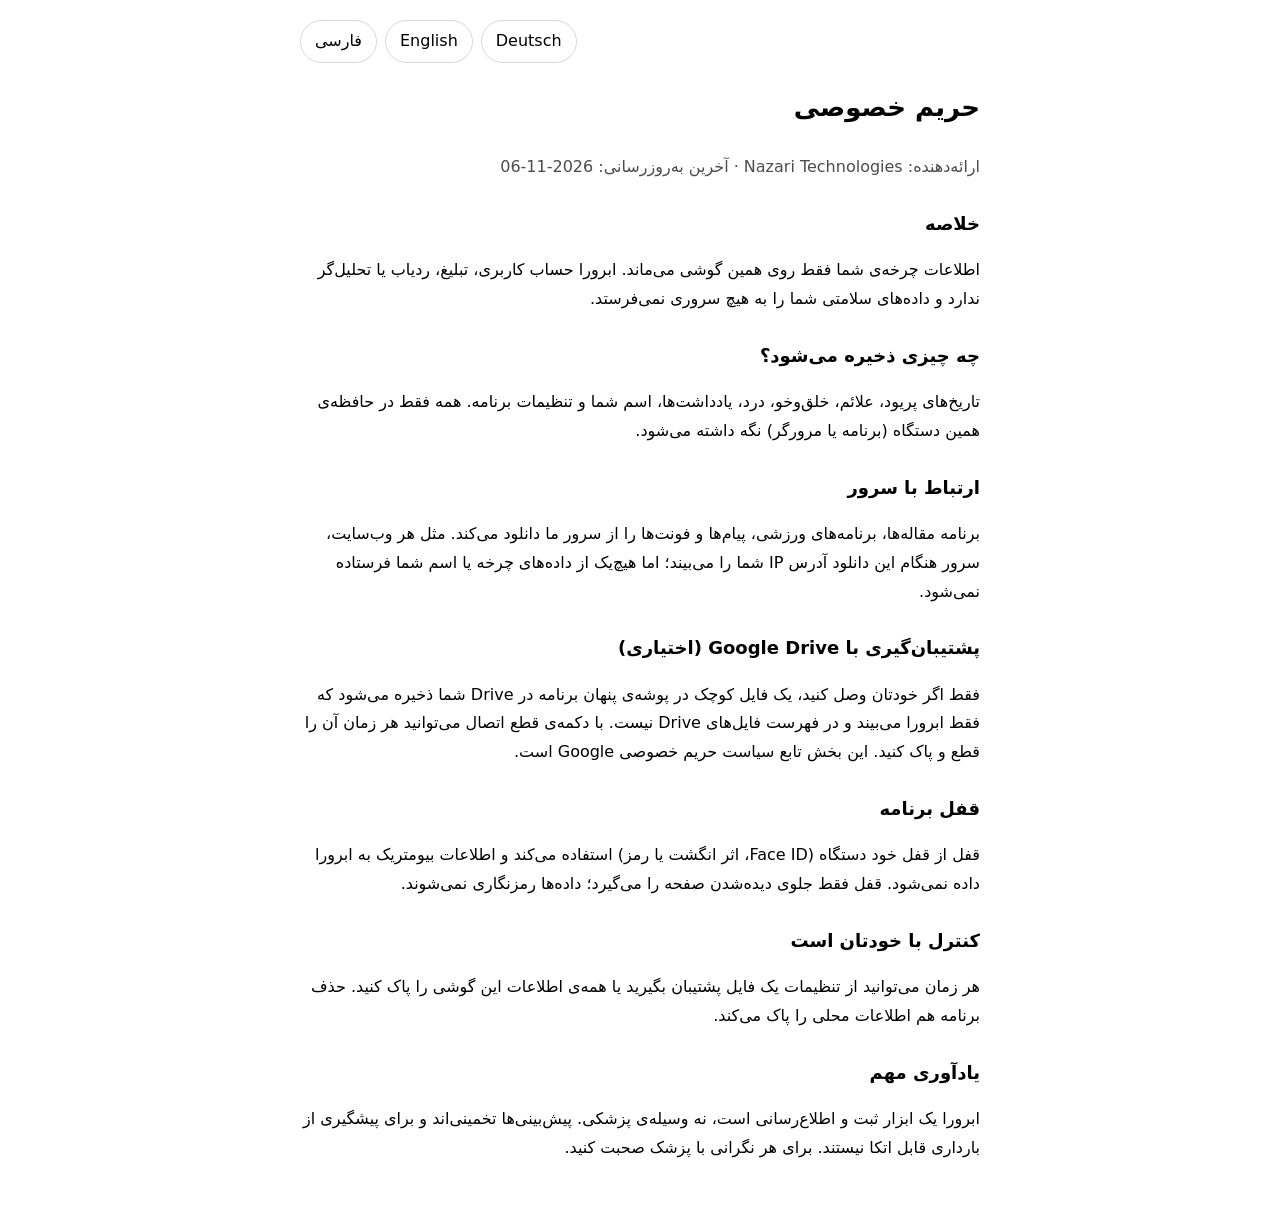
==== privacy.html @ ee8bf682 "Add files via upload v1.5.1" ====
<!doctype html><html lang="fa"><head><meta charset="utf-8"><meta name="viewport" content="width=device-width,initial-scale=1"><title>Abrora — Privacy</title>
<style>:root{color-scheme:light dark}body{font:16px/1.8 system-ui,-apple-system,"Segoe UI",Tahoma,sans-serif;max-width:680px;margin:0 auto;padding:20px 16px 48px}
nav{display:flex;gap:8px;margin-bottom:12px}nav a{padding:6px 14px;border-radius:99px;border:1px solid #8885;text-decoration:none;color:inherit}
section{display:none}section:target{display:block}body:not(:has(:target)) #fa{display:block}h1{font-size:26px}h2{font-size:18px;margin-top:26px}.m{opacity:.7}</style></head>
<body><nav><a href="#fa">فارسی</a><a href="#en">English</a><a href="#de">Deutsch</a></nav><section lang="fa" dir="rtl" id="fa"><h1>حریم خصوصی</h1><p class="m">ارائه‌دهنده: Nazari Technologies · آخرین به‌روزرسانی: 2026-11-06</p><h2>خلاصه</h2><p>اطلاعات چرخه‌ی شما فقط روی همین گوشی می‌ماند. ابرورا حساب کاربری، تبلیغ، ردیاب یا تحلیل‌گر ندارد و داده‌های سلامتی شما را به هیچ سروری نمی‌فرستد.</p><h2>چه چیزی ذخیره می‌شود؟</h2><p>تاریخ‌های پریود، علائم، خلق‌وخو، درد، یادداشت‌ها، اسم شما و تنظیمات برنامه. همه فقط در حافظه‌ی همین دستگاه (برنامه یا مرورگر) نگه داشته می‌شود.</p><h2>ارتباط با سرور</h2><p>برنامه مقاله‌ها، برنامه‌های ورزشی، پیام‌ها و فونت‌ها را از سرور ما دانلود می‌کند. مثل هر وب‌سایت، سرور هنگام این دانلود آدرس IP شما را می‌بیند؛ اما هیچ‌یک از داده‌های چرخه یا اسم شما فرستاده نمی‌شود.</p><h2>پشتیبان‌گیری با Google Drive (اختیاری)</h2><p>فقط اگر خودتان وصل کنید، یک فایل کوچک در پوشه‌ی پنهان برنامه در Drive شما ذخیره می‌شود که فقط ابرورا می‌بیند و در فهرست فایل‌های Drive نیست. با دکمه‌ی قطع اتصال می‌توانید هر زمان آن را قطع و پاک کنید. این بخش تابع سیاست حریم خصوصی Google است.</p><h2>قفل برنامه</h2><p>قفل از قفل خود دستگاه (Face ID، اثر انگشت یا رمز) استفاده می‌کند و اطلاعات بیومتریک به ابرورا داده نمی‌شود. قفل فقط جلوی دیده‌شدن صفحه را می‌گیرد؛ داده‌ها رمزنگاری نمی‌شوند.</p><h2>کنترل با خودتان است</h2><p>هر زمان می‌توانید از تنظیمات یک فایل پشتیبان بگیرید یا همه‌ی اطلاعات این گوشی را پاک کنید. حذف برنامه هم اطلاعات محلی را پاک می‌کند.</p><h2>یادآوری مهم</h2><p>ابرورا یک ابزار ثبت و اطلاع‌رسانی است، نه وسیله‌ی پزشکی. پیش‌بینی‌ها تخمینی‌اند و برای پیشگیری از بارداری قابل اتکا نیستند. برای هر نگرانی با پزشک صحبت کنید.</p></section><section lang="en" dir="ltr" id="en"><h1>Privacy</h1><p class="m">Provider: Nazari Technologies · Last updated: 2026-11-06</p><h2>In short</h2><p>Your cycle data stays on this phone. Abrora has no accounts, no ads, no trackers and no analytics, and it never sends your health data to any server.</p><h2>What is stored</h2><p>Period dates, symptoms, mood, pain, notes, your name and the app’s settings. All of it is kept only in this device’s storage (the app or the browser).</p><h2>Contact with our server</h2><p>The app downloads articles, workouts, messages and fonts from our server. Like any website, the server sees your IP address during that download, but none of your cycle data or your name is sent.</p><h2>Google Drive backup (optional)</h2><p>Only if you connect it yourself, one small file is stored in Abrora’s hidden app folder in your Google Drive. Only Abrora can see it and it does not appear in your Drive files. You can disconnect and delete it at any time. This part is covered by Google’s privacy policy.</p><h2>App lock</h2><p>The lock uses your device’s own lock (Face ID, fingerprint or passcode); Abrora never receives biometric data. It only hides the screen; the data itself is not encrypted.</p><h2>You are in control</h2><p>In Settings you can save a backup file or erase everything on this phone at any time. Uninstalling the app also removes the local data.</p><h2>Important</h2><p>Abrora is a tracking and information tool, not a medical device. Predictions are estimates and cannot be relied on to prevent pregnancy. Talk to a doctor about any concern.</p></section><section lang="de" dir="ltr" id="de"><h1>Datenschutz</h1><p class="m">Anbieter: Nazari Technologies · Zuletzt aktualisiert: 2026-11-06</p><h2>Kurz gesagt</h2><p>Deine Zyklusdaten bleiben auf diesem Handy. Abrora hat keine Konten, keine Werbung, keine Tracker und keine Analyse und sendet deine Gesundheitsdaten an keinen Server.</p><h2>Was gespeichert wird</h2><p>Perioden-Daten, Beschwerden, Stimmung, Schmerzen, Notizen, dein Name und die App-Einstellungen. Alles wird nur im Speicher dieses Geräts (App oder Browser) gehalten.</p><h2>Verbindung zu unserem Server</h2><p>Die App lädt Artikel, Workouts, Nachrichten und Schriften von unserem Server. Wie bei jeder Website sieht der Server dabei deine IP-Adresse, aber keine deiner Zyklusdaten und nicht dein Name werden gesendet.</p><h2>Google-Drive-Backup (optional)</h2><p>Nur wenn du es selbst verbindest, wird eine kleine Datei im versteckten App-Ordner deines Google Drive gespeichert. Nur Abrora kann sie sehen, sie erscheint nicht in deinen Drive-Dateien. Du kannst jederzeit trennen und löschen. Dieser Teil unterliegt der Datenschutzerklärung von Google.</p><h2>App-Sperre</h2><p>Die Sperre nutzt die Gerätesperre (Face ID, Fingerabdruck oder Code); Abrora erhält keine biometrischen Daten. Sie verdeckt nur den Bildschirm; die Daten selbst sind nicht verschlüsselt.</p><h2>Du hast die Kontrolle</h2><p>In den Einstellungen kannst du jederzeit eine Sicherungsdatei speichern oder alles auf diesem Handy löschen. Auch das Deinstallieren der App entfernt die lokalen Daten.</p><h2>Wichtig</h2><p>Abrora ist ein Hilfsmittel zum Eintragen und Informieren, kein Medizinprodukt. Vorhersagen sind Schätzungen und nicht zur Verhütung geeignet. Sprich bei Sorgen mit einer Ärztin bzw. einem Arzt.</p></section></body></html>
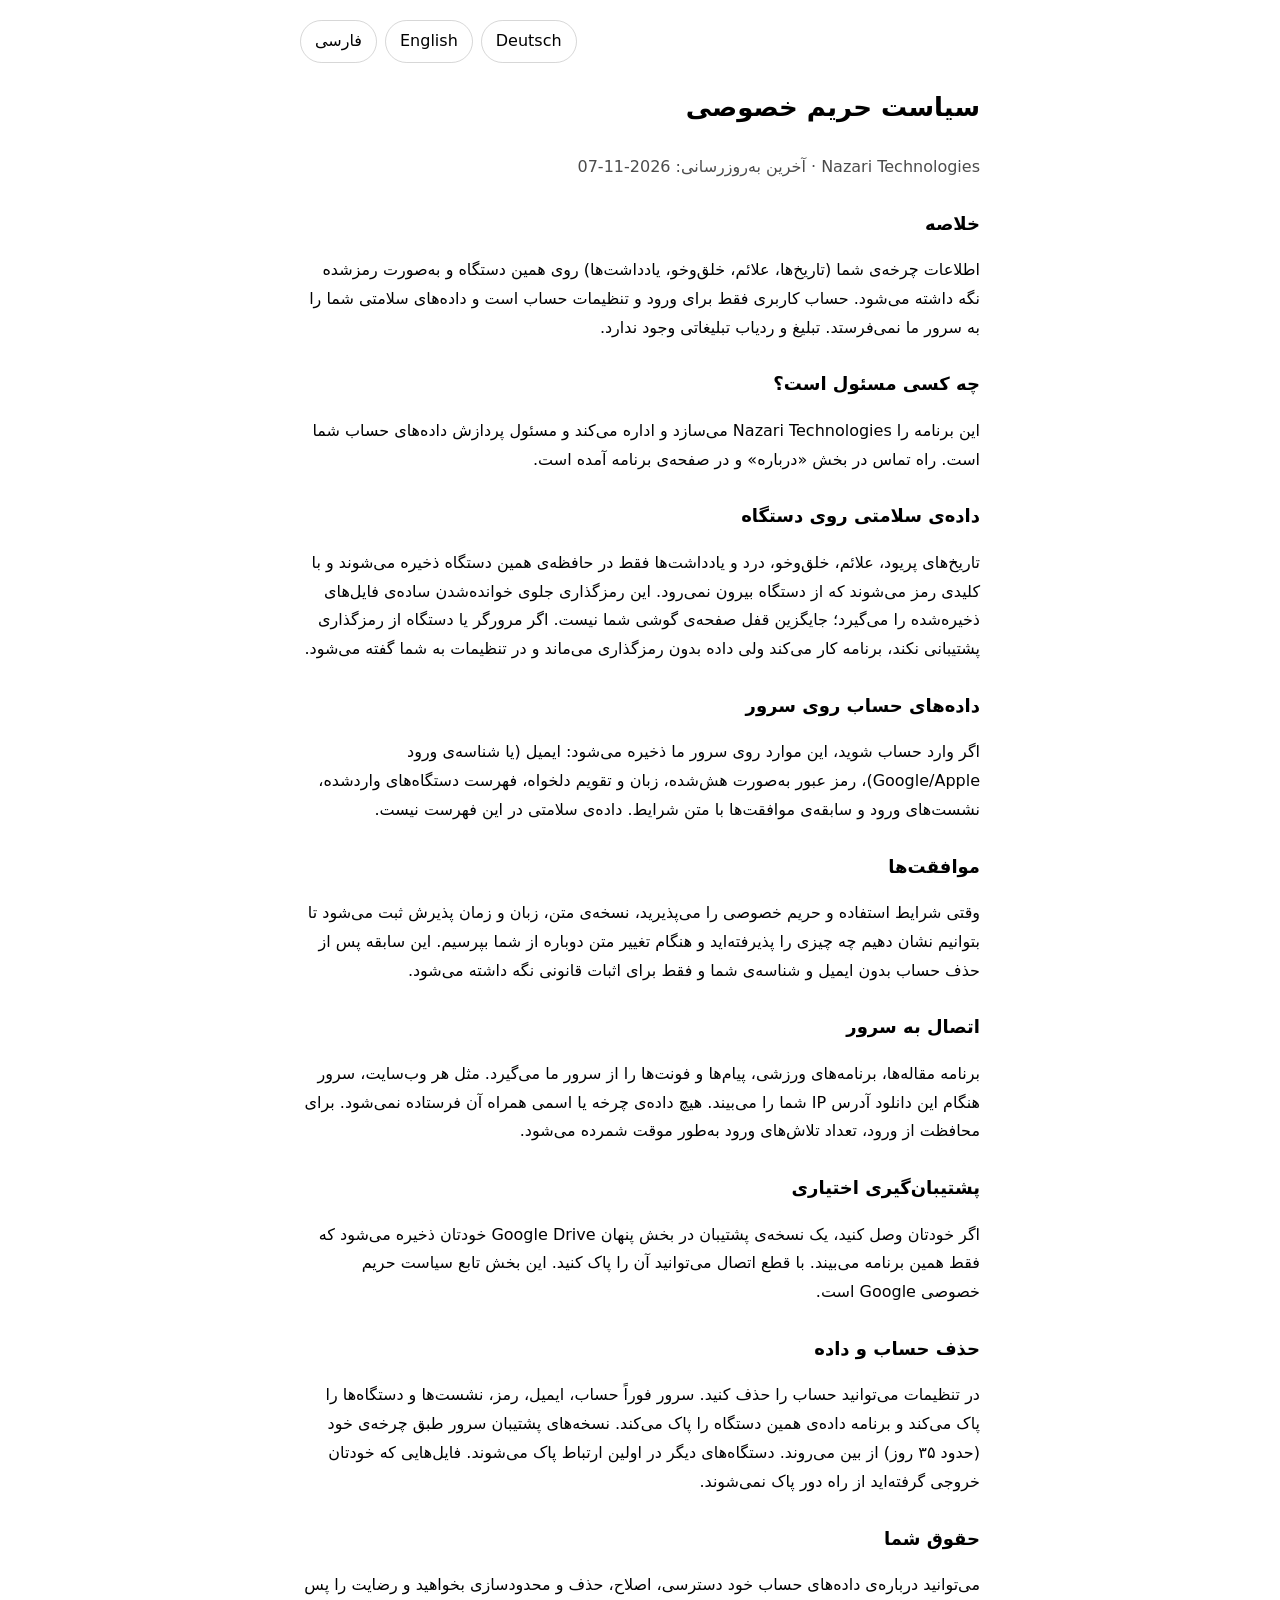
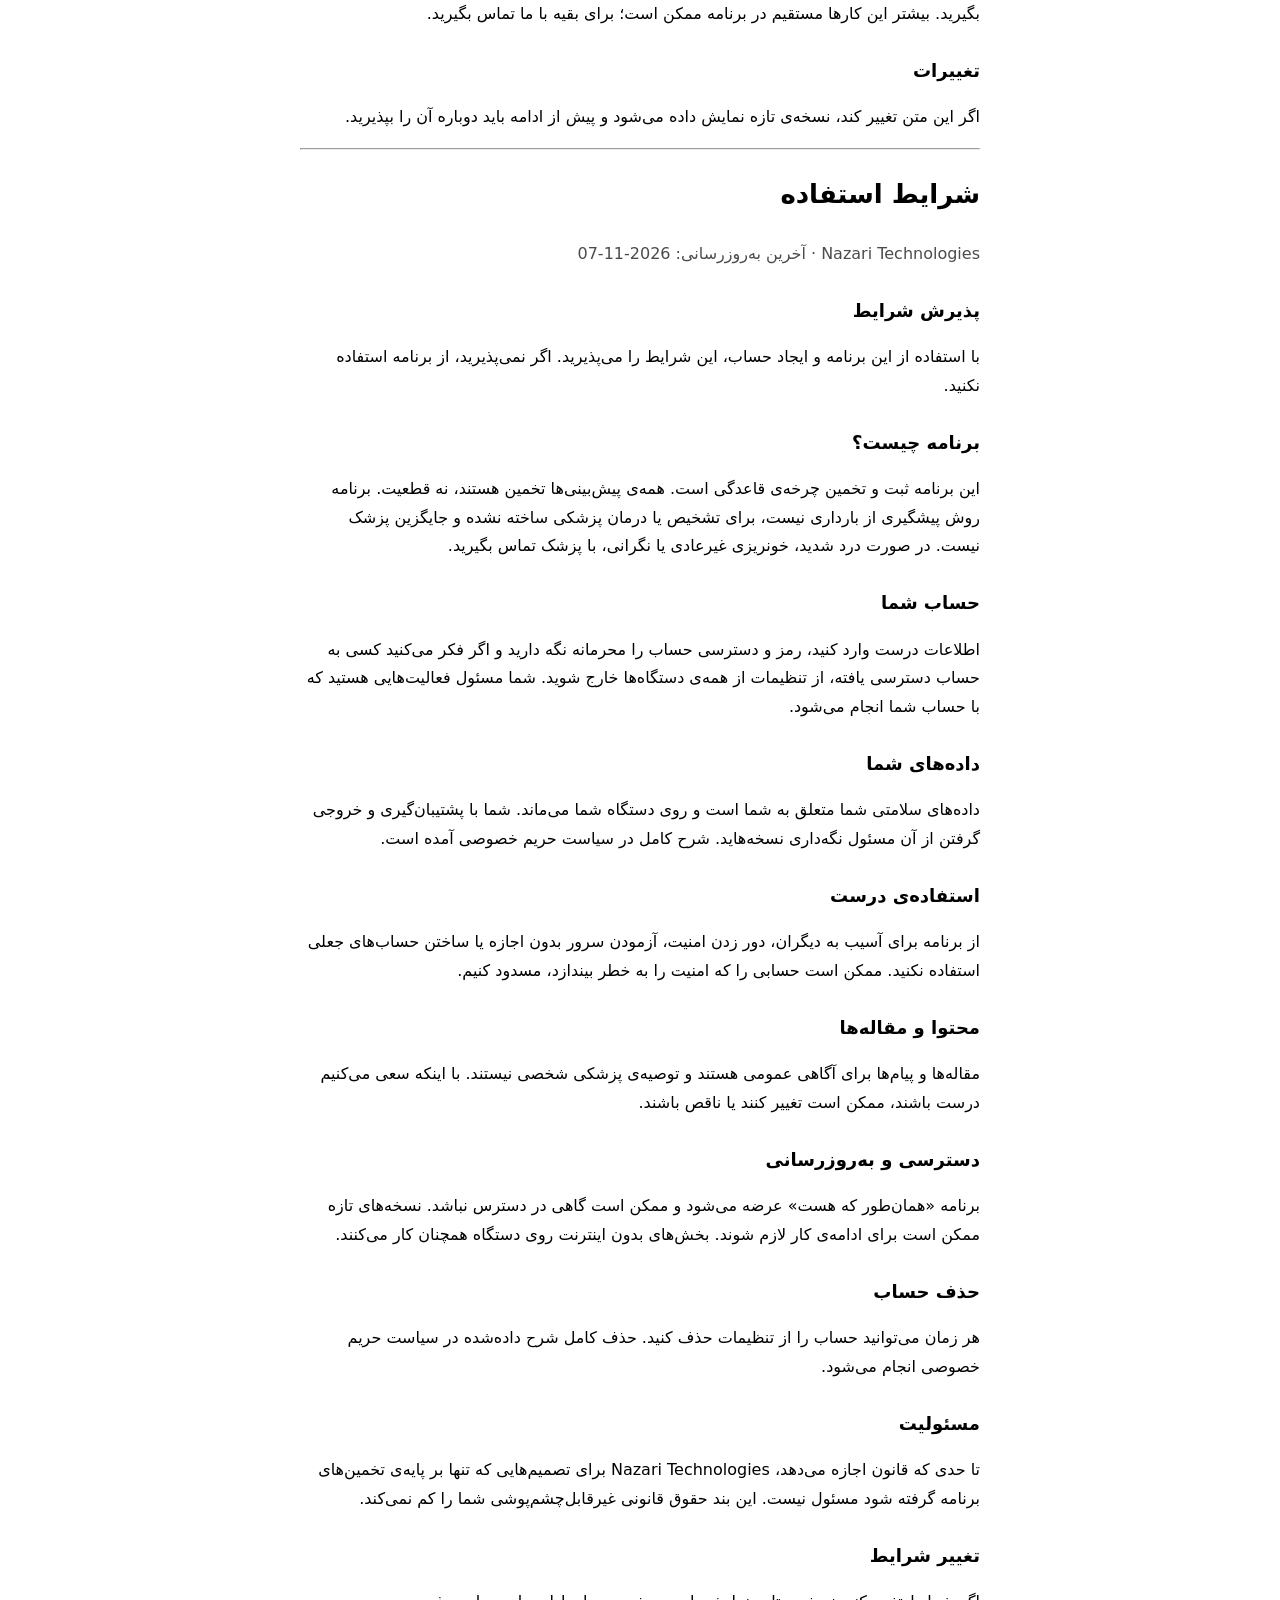
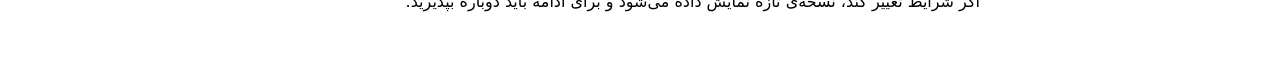
==== commit d228755e: "Add files via upload" ====
--- a/privacy.html
+++ b/privacy.html
@@ -1,5 +1,5 @@
-<!doctype html><html lang="fa"><head><meta charset="utf-8"><meta name="viewport" content="width=device-width,initial-scale=1"><title>Abrora — Privacy</title>
+<!doctype html><html lang="fa"><head><meta charset="utf-8"><meta name="viewport" content="width=device-width,initial-scale=1"><title>Abra — Privacy Policy / Terms of Use</title>
 <style>:root{color-scheme:light dark}body{font:16px/1.8 system-ui,-apple-system,"Segoe UI",Tahoma,sans-serif;max-width:680px;margin:0 auto;padding:20px 16px 48px}
 nav{display:flex;gap:8px;margin-bottom:12px}nav a{padding:6px 14px;border-radius:99px;border:1px solid #8885;text-decoration:none;color:inherit}
 section{display:none}section:target{display:block}body:not(:has(:target)) #fa{display:block}h1{font-size:26px}h2{font-size:18px;margin-top:26px}.m{opacity:.7}</style></head>
-<body><nav><a href="#fa">فارسی</a><a href="#en">English</a><a href="#de">Deutsch</a></nav><section lang="fa" dir="rtl" id="fa"><h1>حریم خصوصی</h1><p class="m">ارائه‌دهنده: Nazari Technologies · آخرین به‌روزرسانی: 2026-11-06</p><h2>خلاصه</h2><p>اطلاعات چرخه‌ی شما فقط روی همین گوشی می‌ماند. ابرورا حساب کاربری، تبلیغ، ردیاب یا تحلیل‌گر ندارد و داده‌های سلامتی شما را به هیچ سروری نمی‌فرستد.</p><h2>چه چیزی ذخیره می‌شود؟</h2><p>تاریخ‌های پریود، علائم، خلق‌وخو، درد، یادداشت‌ها، اسم شما و تنظیمات برنامه. همه فقط در حافظه‌ی همین دستگاه (برنامه یا مرورگر) نگه داشته می‌شود.</p><h2>ارتباط با سرور</h2><p>برنامه مقاله‌ها، برنامه‌های ورزشی، پیام‌ها و فونت‌ها را از سرور ما دانلود می‌کند. مثل هر وب‌سایت، سرور هنگام این دانلود آدرس IP شما را می‌بیند؛ اما هیچ‌یک از داده‌های چرخه یا اسم شما فرستاده نمی‌شود.</p><h2>پشتیبان‌گیری با Google Drive (اختیاری)</h2><p>فقط اگر خودتان وصل کنید، یک فایل کوچک در پوشه‌ی پنهان برنامه در Drive شما ذخیره می‌شود که فقط ابرورا می‌بیند و در فهرست فایل‌های Drive نیست. با دکمه‌ی قطع اتصال می‌توانید هر زمان آن را قطع و پاک کنید. این بخش تابع سیاست حریم خصوصی Google است.</p><h2>قفل برنامه</h2><p>قفل از قفل خود دستگاه (Face ID، اثر انگشت یا رمز) استفاده می‌کند و اطلاعات بیومتریک به ابرورا داده نمی‌شود. قفل فقط جلوی دیده‌شدن صفحه را می‌گیرد؛ داده‌ها رمزنگاری نمی‌شوند.</p><h2>کنترل با خودتان است</h2><p>هر زمان می‌توانید از تنظیمات یک فایل پشتیبان بگیرید یا همه‌ی اطلاعات این گوشی را پاک کنید. حذف برنامه هم اطلاعات محلی را پاک می‌کند.</p><h2>یادآوری مهم</h2><p>ابرورا یک ابزار ثبت و اطلاع‌رسانی است، نه وسیله‌ی پزشکی. پیش‌بینی‌ها تخمینی‌اند و برای پیشگیری از بارداری قابل اتکا نیستند. برای هر نگرانی با پزشک صحبت کنید.</p></section><section lang="en" dir="ltr" id="en"><h1>Privacy</h1><p class="m">Provider: Nazari Technologies · Last updated: 2026-11-06</p><h2>In short</h2><p>Your cycle data stays on this phone. Abrora has no accounts, no ads, no trackers and no analytics, and it never sends your health data to any server.</p><h2>What is stored</h2><p>Period dates, symptoms, mood, pain, notes, your name and the app’s settings. All of it is kept only in this device’s storage (the app or the browser).</p><h2>Contact with our server</h2><p>The app downloads articles, workouts, messages and fonts from our server. Like any website, the server sees your IP address during that download, but none of your cycle data or your name is sent.</p><h2>Google Drive backup (optional)</h2><p>Only if you connect it yourself, one small file is stored in Abrora’s hidden app folder in your Google Drive. Only Abrora can see it and it does not appear in your Drive files. You can disconnect and delete it at any time. This part is covered by Google’s privacy policy.</p><h2>App lock</h2><p>The lock uses your device’s own lock (Face ID, fingerprint or passcode); Abrora never receives biometric data. It only hides the screen; the data itself is not encrypted.</p><h2>You are in control</h2><p>In Settings you can save a backup file or erase everything on this phone at any time. Uninstalling the app also removes the local data.</p><h2>Important</h2><p>Abrora is a tracking and information tool, not a medical device. Predictions are estimates and cannot be relied on to prevent pregnancy. Talk to a doctor about any concern.</p></section><section lang="de" dir="ltr" id="de"><h1>Datenschutz</h1><p class="m">Anbieter: Nazari Technologies · Zuletzt aktualisiert: 2026-11-06</p><h2>Kurz gesagt</h2><p>Deine Zyklusdaten bleiben auf diesem Handy. Abrora hat keine Konten, keine Werbung, keine Tracker und keine Analyse und sendet deine Gesundheitsdaten an keinen Server.</p><h2>Was gespeichert wird</h2><p>Perioden-Daten, Beschwerden, Stimmung, Schmerzen, Notizen, dein Name und die App-Einstellungen. Alles wird nur im Speicher dieses Geräts (App oder Browser) gehalten.</p><h2>Verbindung zu unserem Server</h2><p>Die App lädt Artikel, Workouts, Nachrichten und Schriften von unserem Server. Wie bei jeder Website sieht der Server dabei deine IP-Adresse, aber keine deiner Zyklusdaten und nicht dein Name werden gesendet.</p><h2>Google-Drive-Backup (optional)</h2><p>Nur wenn du es selbst verbindest, wird eine kleine Datei im versteckten App-Ordner deines Google Drive gespeichert. Nur Abrora kann sie sehen, sie erscheint nicht in deinen Drive-Dateien. Du kannst jederzeit trennen und löschen. Dieser Teil unterliegt der Datenschutzerklärung von Google.</p><h2>App-Sperre</h2><p>Die Sperre nutzt die Gerätesperre (Face ID, Fingerabdruck oder Code); Abrora erhält keine biometrischen Daten. Sie verdeckt nur den Bildschirm; die Daten selbst sind nicht verschlüsselt.</p><h2>Du hast die Kontrolle</h2><p>In den Einstellungen kannst du jederzeit eine Sicherungsdatei speichern oder alles auf diesem Handy löschen. Auch das Deinstallieren der App entfernt die lokalen Daten.</p><h2>Wichtig</h2><p>Abrora ist ein Hilfsmittel zum Eintragen und Informieren, kein Medizinprodukt. Vorhersagen sind Schätzungen und nicht zur Verhütung geeignet. Sprich bei Sorgen mit einer Ärztin bzw. einem Arzt.</p></section></body></html>+<body><nav><a href="#fa">فارسی</a><a href="#en">English</a><a href="#de">Deutsch</a></nav><section lang="fa" dir="rtl" id="fa"><h1>سیاست حریم خصوصی</h1><p class="m">Nazari Technologies · آخرین به‌روزرسانی: 2026-11-07</p><h2>خلاصه</h2><p>اطلاعات چرخه‌ی شما (تاریخ‌ها، علائم، خلق‌وخو، یادداشت‌ها) روی همین دستگاه و به‌صورت رمزشده نگه داشته می‌شود. حساب کاربری فقط برای ورود و تنظیمات حساب است و داده‌های سلامتی شما را به سرور ما نمی‌فرستد. تبلیغ و ردیاب تبلیغاتی وجود ندارد.</p><h2>چه کسی مسئول است؟</h2><p>این برنامه را Nazari Technologies می‌سازد و اداره می‌کند و مسئول پردازش داده‌های حساب شما است. راه تماس در بخش «درباره» و در صفحه‌ی برنامه آمده است.</p><h2>داده‌ی سلامتی روی دستگاه</h2><p>تاریخ‌های پریود، علائم، خلق‌وخو، درد و یادداشت‌ها فقط در حافظه‌ی همین دستگاه ذخیره می‌شوند و با کلیدی رمز می‌شوند که از دستگاه بیرون نمی‌رود. این رمزگذاری جلوی خوانده‌شدن ساده‌ی فایل‌های ذخیره‌شده را می‌گیرد؛ جایگزین قفل صفحه‌ی گوشی شما نیست. اگر مرورگر یا دستگاه از رمزگذاری پشتیبانی نکند، برنامه کار می‌کند ولی داده بدون رمزگذاری می‌ماند و در تنظیمات به شما گفته می‌شود.</p><h2>داده‌های حساب روی سرور</h2><p>اگر وارد حساب شوید، این موارد روی سرور ما ذخیره می‌شود: ایمیل (یا شناسه‌ی ورود Google/Apple)، رمز عبور به‌صورت هش‌شده، زبان و تقویم دلخواه، فهرست دستگاه‌های وارد‌شده، نشست‌های ورود و سابقه‌ی موافقت‌ها با متن شرایط. داده‌ی سلامتی در این فهرست نیست.</p><h2>موافقت‌ها</h2><p>وقتی شرایط استفاده و حریم خصوصی را می‌پذیرید، نسخه‌ی متن، زبان و زمان پذیرش ثبت می‌شود تا بتوانیم نشان دهیم چه چیزی را پذیرفته‌اید و هنگام تغییر متن دوباره از شما بپرسیم. این سابقه پس از حذف حساب بدون ایمیل و شناسه‌ی شما و فقط برای اثبات قانونی نگه داشته می‌شود.</p><h2>اتصال به سرور</h2><p>برنامه مقاله‌ها، برنامه‌های ورزشی، پیام‌ها و فونت‌ها را از سرور ما می‌گیرد. مثل هر وب‌سایت، سرور هنگام این دانلود آدرس IP شما را می‌بیند. هیچ داده‌ی چرخه یا اسمی همراه آن فرستاده نمی‌شود. برای محافظت از ورود، تعداد تلاش‌های ورود به‌طور موقت شمرده می‌شود.</p><h2>پشتیبان‌گیری اختیاری</h2><p>اگر خودتان وصل کنید، یک نسخه‌ی پشتیبان در بخش پنهان Google Drive خودتان ذخیره می‌شود که فقط همین برنامه می‌بیند. با قطع اتصال می‌توانید آن را پاک کنید. این بخش تابع سیاست حریم خصوصی Google است.</p><h2>حذف حساب و داده</h2><p>در تنظیمات می‌توانید حساب را حذف کنید. سرور فوراً حساب، ایمیل، رمز، نشست‌ها و دستگاه‌ها را پاک می‌کند و برنامه داده‌ی همین دستگاه را پاک می‌کند. نسخه‌های پشتیبان سرور طبق چرخه‌ی خود (حدود ۳۵ روز) از بین می‌روند. دستگاه‌های دیگر در اولین ارتباط پاک می‌شوند. فایل‌هایی که خودتان خروجی گرفته‌اید از راه دور پاک نمی‌شوند.</p><h2>حقوق شما</h2><p>می‌توانید درباره‌ی داده‌های حساب خود دسترسی، اصلاح، حذف و محدودسازی بخواهید و رضایت را پس بگیرید. بیشتر این کارها مستقیم در برنامه ممکن است؛ برای بقیه با ما تماس بگیرید.</p><h2>تغییرات</h2><p>اگر این متن تغییر کند، نسخه‌ی تازه نمایش داده می‌شود و پیش از ادامه باید دوباره آن را بپذیرید.</p><hr><h1>شرایط استفاده</h1><p class="m">Nazari Technologies · آخرین به‌روزرسانی: 2026-11-07</p><h2>پذیرش شرایط</h2><p>با استفاده از این برنامه و ایجاد حساب، این شرایط را می‌پذیرید. اگر نمی‌پذیرید، از برنامه استفاده نکنید.</p><h2>برنامه چیست؟</h2><p>این برنامه ثبت و تخمین چرخه‌ی قاعدگی است. همه‌ی پیش‌بینی‌ها تخمین هستند، نه قطعیت. برنامه روش پیشگیری از بارداری نیست، برای تشخیص یا درمان پزشکی ساخته نشده و جایگزین پزشک نیست. در صورت درد شدید، خونریزی غیرعادی یا نگرانی، با پزشک تماس بگیرید.</p><h2>حساب شما</h2><p>اطلاعات درست وارد کنید، رمز و دسترسی حساب را محرمانه نگه دارید و اگر فکر می‌کنید کسی به حساب دسترسی یافته، از تنظیمات از همه‌ی دستگاه‌ها خارج شوید. شما مسئول فعالیت‌هایی هستید که با حساب شما انجام می‌شود.</p><h2>داده‌های شما</h2><p>داده‌های سلامتی شما متعلق به شما است و روی دستگاه شما می‌ماند. شما با پشتیبان‌گیری و خروجی گرفتن از آن مسئول نگه‌داری نسخه‌هاید. شرح کامل در سیاست حریم خصوصی آمده است.</p><h2>استفاده‌ی درست</h2><p>از برنامه برای آسیب به دیگران، دور زدن امنیت، آزمودن سرور بدون اجازه یا ساختن حساب‌های جعلی استفاده نکنید. ممکن است حسابی را که امنیت را به خطر بیندازد، مسدود کنیم.</p><h2>محتوا و مقاله‌ها</h2><p>مقاله‌ها و پیام‌ها برای آگاهی عمومی هستند و توصیه‌ی پزشکی شخصی نیستند. با اینکه سعی می‌کنیم درست باشند، ممکن است تغییر کنند یا ناقص باشند.</p><h2>دسترسی و به‌روزرسانی</h2><p>برنامه «همان‌طور که هست» عرضه می‌شود و ممکن است گاهی در دسترس نباشد. نسخه‌های تازه ممکن است برای ادامه‌ی کار لازم شوند. بخش‌های بدون اینترنت روی دستگاه همچنان کار می‌کنند.</p><h2>حذف حساب</h2><p>هر زمان می‌توانید حساب را از تنظیمات حذف کنید. حذف کامل شرح داده‌شده در سیاست حریم خصوصی انجام می‌شود.</p><h2>مسئولیت</h2><p>تا حدی که قانون اجازه می‌دهد، Nazari Technologies برای تصمیم‌هایی که تنها بر پایه‌ی تخمین‌های برنامه گرفته شود مسئول نیست. این بند حقوق قانونی غیرقابل‌چشم‌پوشی شما را کم نمی‌کند.</p><h2>تغییر شرایط</h2><p>اگر شرایط تغییر کند، نسخه‌ی تازه نمایش داده می‌شود و برای ادامه باید دوباره بپذیرید.</p></section><section lang="en" dir="ltr" id="en"><h1>Privacy Policy</h1><p class="m">Nazari Technologies · Last updated: 2026-11-07</p><h2>In short</h2><p>Your cycle information (dates, symptoms, mood, notes) is kept on this device, encrypted. An account is only for signing in and for account settings; it does not send your health data to our server. There are no ads and no advertising trackers.</p><h2>Who is responsible</h2><p>This app is built and operated by Nazari Technologies, which is responsible for processing your account data. Contact details are in the About section and on the app’s website.</p><h2>Health data on your device</h2><p>Period dates, symptoms, mood, pain and notes are stored only in this device’s storage and are encrypted with a key that never leaves the device. This stops stored files from being read casually; it does not replace your phone’s screen lock. If a browser or device cannot encrypt, the app still works but the data stays unencrypted, and Settings tells you so.</p><h2>Account data on our server</h2><p>If you sign in, our server stores: your e-mail (or Google/Apple sign-in identifier), your password as a hash, your preferred language and calendar, the list of signed-in devices, login sessions, and the record of which terms you accepted. Health data is not in this list.</p><h2>Consent records</h2><p>When you accept the Terms and this Privacy Policy, we record the text version, the language and the time, so we can show what you accepted and ask again when the text changes. After you delete your account this record is kept without your e-mail or identifiers, only as legal proof.</p><h2>Contact with our servers</h2><p>The app downloads articles, workouts, messages and fonts from our server. Like any website, the server sees your IP address during that download. No cycle data or name is sent with it. To protect sign-in, login attempts are counted temporarily.</p><h2>Optional backup</h2><p>Only if you connect it yourself, a backup is kept in the hidden app area of your own Google Drive, visible only to this app. You can disconnect and delete it at any time. This part is covered by Google’s privacy policy.</p><h2>Deleting your account and data</h2><p>You can delete your account in Settings. The server immediately erases the account, e-mail, password, sessions and devices, and the app erases the data on this device. Server backups disappear on their own rotation (about 35 days). Other devices erase on their next contact. Files you exported yourself cannot be erased remotely.</p><h2>Your rights</h2><p>You may ask for access, correction, deletion and restriction of your account data, and withdraw consent. Most of this works directly in the app; for the rest, contact us.</p><h2>Changes</h2><p>If this text changes, the new version is shown and you must accept it again before continuing.</p><hr><h1>Terms of Use</h1><p class="m">Nazari Technologies · Last updated: 2026-11-07</p><h2>Accepting these terms</h2><p>By using this app and creating an account you accept these terms. If you do not accept them, please do not use the app.</p><h2>What the app is</h2><p>This app records and estimates the menstrual cycle. All predictions are estimates, not certainty. It is not a method of contraception, is not made for medical diagnosis or treatment, and does not replace a doctor. With severe pain, unusual bleeding or any worry, contact a doctor.</p><h2>Your account</h2><p>Give correct details, keep your password and access private, and if you think someone gained access, sign out of all devices in Settings. You are responsible for activity done with your account.</p><h2>Your data</h2><p>Your health data belongs to you and stays on your device. You are responsible for keeping the backups and exports you make. The privacy policy describes this in full.</p><h2>Fair use</h2><p>Do not use the app to harm others, bypass security, probe the server without permission or create fake accounts. We may suspend an account that endangers security.</p><h2>Content and articles</h2><p>Articles and messages are general information, not personal medical advice. We try to keep them accurate, but they may change or be incomplete.</p><h2>Availability and updates</h2><p>The app is provided “as is” and may sometimes be unavailable. New versions may become necessary to continue. Offline parts on your device keep working.</p><h2>Deleting your account</h2><p>You can delete your account in Settings at any time. Deletion happens as described in the privacy policy.</p><h2>Liability</h2><p>To the extent the law allows, Nazari Technologies is not liable for decisions made only on the basis of the app’s estimates. This does not reduce legal rights you cannot waive.</p><h2>Changes</h2><p>If the terms change, the new version is shown and you must accept it again to continue.</p></section><section lang="de" dir="ltr" id="de"><h1>Datenschutzerklärung</h1><p class="m">Nazari Technologies · Zuletzt aktualisiert: 2026-11-07</p><h2>Kurz gesagt</h2><p>Deine Zyklusdaten (Daten, Beschwerden, Stimmung, Notizen) bleiben verschlüsselt auf diesem Gerät. Ein Konto dient nur der Anmeldung und den Kontoeinstellungen und sendet deine Gesundheitsdaten nicht an unseren Server. Es gibt keine Werbung und keine Werbe-Tracker.</p><h2>Wer verantwortlich ist</h2><p>Diese App wird von Nazari Technologies entwickelt und betrieben; das Unternehmen ist für die Verarbeitung deiner Kontodaten verantwortlich. Kontaktdaten findest du unter „Über uns“ und auf der Website der App.</p><h2>Gesundheitsdaten auf deinem Gerät</h2><p>Perioden-Daten, Beschwerden, Stimmung, Schmerzen und Notizen werden nur im Speicher dieses Geräts abgelegt und mit einem Schlüssel verschlüsselt, der das Gerät nie verlässt. Das verhindert, dass gespeicherte Dateien beiläufig gelesen werden; es ersetzt nicht die Bildschirmsperre deines Handys. Kann ein Browser oder Gerät nicht verschlüsseln, funktioniert die App weiter, die Daten bleiben aber unverschlüsselt – das zeigen die Einstellungen an.</p><h2>Kontodaten auf unserem Server</h2><p>Wenn du dich anmeldest, speichert unser Server: deine E-Mail (oder Google-/Apple-Kennung), dein Passwort als Hash, bevorzugte Sprache und Kalender, die Liste angemeldeter Geräte, Anmelde-Sitzungen und den Nachweis, welchen Bedingungen du zugestimmt hast. Gesundheitsdaten gehören nicht dazu.</p><h2>Einwilligungen</h2><p>Wenn du Nutzungsbedingungen und Datenschutzerklärung akzeptierst, speichern wir Textversion, Sprache und Zeitpunkt, um nachweisen zu können, was du akzeptiert hast, und bei Änderungen erneut zu fragen. Nach der Kontolöschung wird dieser Nachweis ohne E-Mail und Kennungen nur als rechtlicher Beleg aufbewahrt.</p><h2>Verbindung zu unseren Servern</h2><p>Die App lädt Artikel, Workouts, Nachrichten und Schriften von unserem Server. Wie bei jeder Website sieht der Server dabei deine IP-Adresse. Es werden keine Zyklusdaten oder Namen mitgesendet. Zum Schutz der Anmeldung werden Anmeldeversuche vorübergehend gezählt.</p><h2>Optionales Backup</h2><p>Nur wenn du es selbst verbindest, liegt ein Backup im versteckten App-Bereich deines eigenen Google Drive, sichtbar nur für diese App. Du kannst es jederzeit trennen und löschen. Dieser Teil unterliegt der Datenschutzerklärung von Google.</p><h2>Konto und Daten löschen</h2><p>In den Einstellungen kannst du dein Konto löschen. Der Server löscht sofort Konto, E-Mail, Passwort, Sitzungen und Geräte, und die App löscht die Daten auf diesem Gerät. Server-Backups verschwinden im eigenen Turnus (etwa 35 Tage). Andere Geräte löschen beim nächsten Kontakt. Von dir exportierte Dateien lassen sich nicht aus der Ferne löschen.</p><h2>Deine Rechte</h2><p>Du kannst Auskunft, Berichtigung, Löschung und Einschränkung deiner Kontodaten verlangen und Einwilligungen widerrufen. Das meiste geht direkt in der App; für den Rest melde dich bei uns.</p><h2>Änderungen</h2><p>Ändert sich dieser Text, wird die neue Fassung angezeigt und du musst sie vor dem Weitermachen erneut akzeptieren.</p><hr><h1>Nutzungsbedingungen</h1><p class="m">Nazari Technologies · Zuletzt aktualisiert: 2026-11-07</p><h2>Annahme der Bedingungen</h2><p>Mit der Nutzung der App und dem Anlegen eines Kontos akzeptierst du diese Bedingungen. Wenn du nicht einverstanden bist, nutze die App bitte nicht.</p><h2>Was die App ist</h2><p>Diese App erfasst und schätzt den Menstruationszyklus. Alle Vorhersagen sind Schätzungen, keine Gewissheit. Sie ist kein Verhütungsmittel, nicht für Diagnose oder Behandlung gedacht und ersetzt keine Ärztin und keinen Arzt. Bei starken Schmerzen, ungewöhnlichen Blutungen oder Sorgen wende dich an eine Ärztin oder einen Arzt.</p><h2>Dein Konto</h2><p>Gib korrekte Angaben an, halte Passwort und Zugang geheim und melde dich in den Einstellungen von allen Geräten ab, wenn du glaubst, jemand habe Zugriff erlangt. Du bist für Aktivitäten mit deinem Konto verantwortlich.</p><h2>Deine Daten</h2><p>Deine Gesundheitsdaten gehören dir und bleiben auf deinem Gerät. Für Backups und Exporte, die du anlegst, bist du selbst verantwortlich. Die Datenschutzerklärung beschreibt das ausführlich.</p><h2>Faire Nutzung</h2><p>Nutze die App nicht, um anderen zu schaden, Sicherheit zu umgehen, den Server ohne Erlaubnis zu testen oder gefälschte Konten anzulegen. Ein Konto, das die Sicherheit gefährdet, können wir sperren.</p><h2>Inhalte und Artikel</h2><p>Artikel und Hinweise sind allgemeine Informationen, keine persönliche medizinische Beratung. Wir bemühen uns um Richtigkeit, sie können sich aber ändern oder unvollständig sein.</p><h2>Verfügbarkeit und Updates</h2><p>Die App wird „wie sie ist“ bereitgestellt und kann zeitweise nicht verfügbar sein. Neue Versionen können zum Weiterarbeiten nötig werden. Offline-Teile auf deinem Gerät funktionieren weiter.</p><h2>Konto löschen</h2><p>Du kannst dein Konto jederzeit in den Einstellungen löschen. Die Löschung erfolgt wie in der Datenschutzerklärung beschrieben.</p><h2>Haftung</h2><p>Soweit gesetzlich zulässig, haftet Nazari Technologies nicht für Entscheidungen, die allein auf den Schätzungen der App beruhen. Unverzichtbare gesetzliche Rechte bleiben unberührt.</p><h2>Änderungen</h2><p>Ändern sich die Bedingungen, wird die neue Fassung angezeigt und du musst sie zum Weitermachen erneut akzeptieren.</p></section></body></html>
